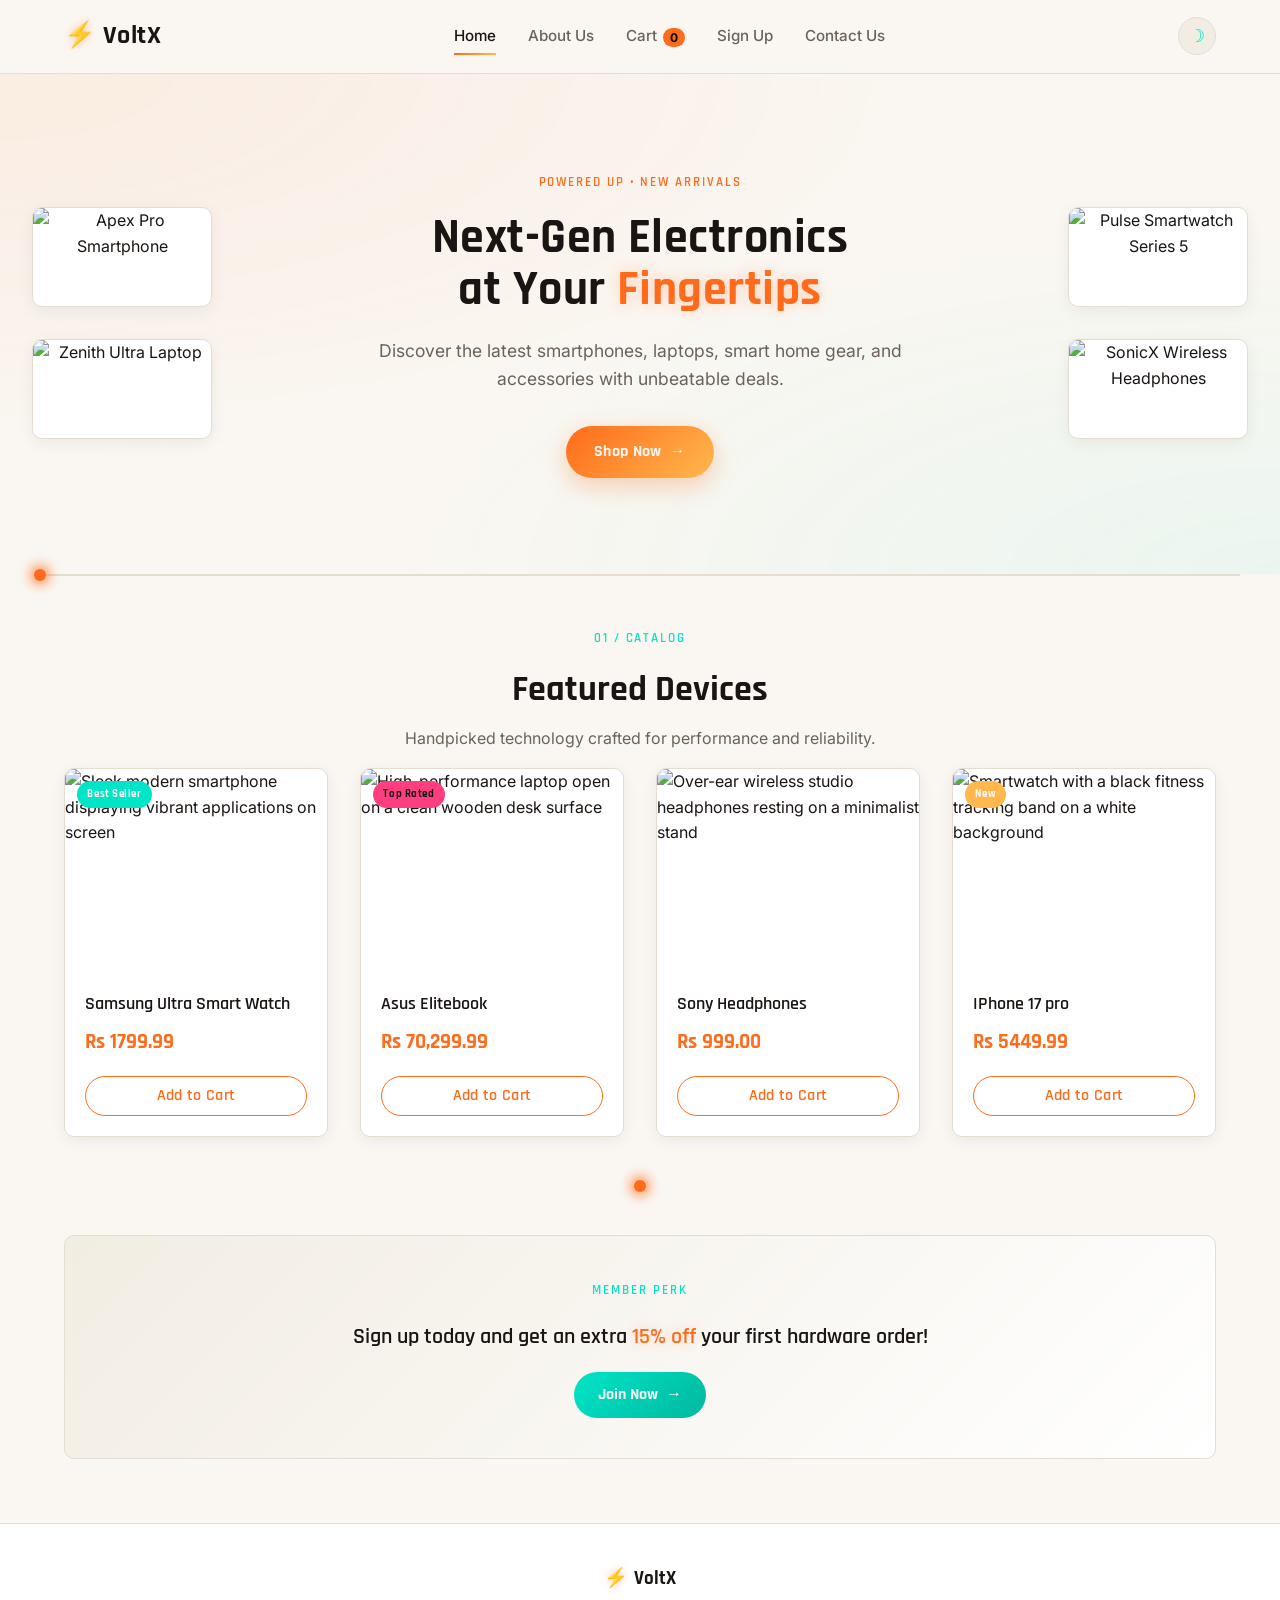
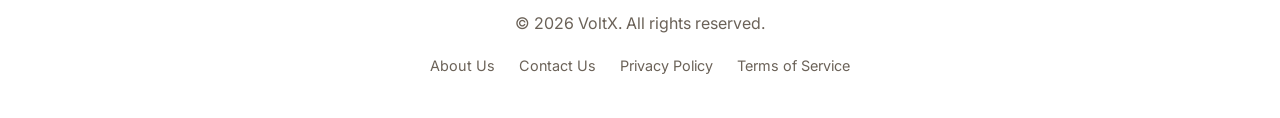
==== index.html @ 4b3c4ae4 "Add files via upload" ====
<!DOCTYPE html>
<html lang="en">
<head>
    <script src="main.js"></script>
    <meta charset="UTF-8">
    <meta name="viewport" content="width=device-width, initial-scale=1.0">
    <meta name="description" content="VoltX - Your premier destination for cutting-edge electronic devices, gadgets, and accessories.">
    <title>VoltX | Home</title>

    <link rel="preconnect" href="https://fonts.googleapis.com">
    <link rel="preconnect" href="https://fonts.gstatic.com" crossorigin>
    <link href="https://fonts.googleapis.com/css2?family=Rajdhani:wght@500;600;700&family=Inter:wght@400;500;600&display=swap" rel="stylesheet">

    <link rel="stylesheet" href="style.css">
</head>
<body>
     <script>
document.addEventListener("DOMContentLoaded", function() {
    const themeToggle = document.getElementById("themeToggle");
    const root = document.documentElement;

    const savedTheme = localStorage.getItem("voltx-theme");
    const prefersLight = window.matchMedia("(prefers-color-scheme: light)").matches;

    if (savedTheme === "light" || (!savedTheme && prefersLight)) {
        root.setAttribute("data-theme", "light");
    } else {
        root.removeAttribute("data-theme");
    }

    if (themeToggle) {
        themeToggle.addEventListener("click", function() {
            const isLight = root.getAttribute("data-theme") === "light";
            if (isLight) {
                root.removeAttribute("data-theme");
                localStorage.setItem("voltx-theme", "dark");
            } else {
                root.setAttribute("data-theme", "light");
                localStorage.setItem("voltx-theme", "light");
            }
        });
    }
});
</script>
    
</div>
<!-- VoltX Loading Screen -->
<div class="voltx-loader" aria-label="Loading VoltX" role="status">
    <div class="loader-logo">
        <span class="loader-bolt">&#9889;</span>VoltX
    </div>

    <div class="loader-track">
        <span class="loader-progress"></span>
    </div>

    <span class="loader-text">POWERING UP...</span>
</div>
    <header class="site-header">
        <nav class="navbar" aria-label="Main Navigation">
            <div class="nav-brand">
                <a href="./index.html"><span class="bolt">&#9889;</span>VoltX</a>
            </div>

            <div class="nav-right">
                <button class="theme-toggle" id="themeToggle" aria-label="Toggle light and dark mode">
                    <span class="theme-icon sun-icon">&#9728;</span>
                    <span class="theme-icon moon-icon">&#9789;</span>
                </button>

                <button class="nav-toggle" id="navToggle" aria-label="Toggle navigation menu" aria-expanded="false" aria-controls="navLinks">
                    <span class="bar"></span>
                    <span class="bar"></span>
                    <span class="bar"></span>
                </button>
            </div>

            <ul class="nav-links" id="navLinks">
                <li><a href="./index.html" class="active" aria-current="page">Home</a></li>
                <li><a href="./about.html">About Us</a></li>
                <li><a href="./cart.html">Cart</a></li>
                <li><a href="./signup.html">Sign Up</a></li>
                <li><a href="./contact.html">Contact Us</a></li>
                <li><a href="./logout.html">Logout</a></li>
            </ul>
        </nav>
        <div class="nav-backdrop" id="navBackdrop"></div>
    </header>

    <main>

        <section class="hero" aria-labelledby="hero-title">
            <div class="hero-floating-images left-images">
                <div class="floating-item zoom-anim">
                    <img src="photos/WhatsApp Image 2026-08-23 at 5.46.54 PM.jpeg" alt="Apex Pro Smartphone">
                </div>
                <div class="floating-item zoom-anim delay-1">
                    <img src="photos/All in One _ Laptop Visuals.jpg" alt="Zenith Ultra Laptop">
                </div>
            </div>

            <div class="hero-content">
                <span class="hero-eyebrow">POWERED UP &bull; NEW ARRIVALS</span>
                <h1 id="hero-title">Next-Gen Electronics<br>at Your <span class="text-glow">Fingertips</span></h1>
                <p>Discover the latest smartphones, laptops, smart home gear, and accessories with unbeatable deals.</p>
                <a href="#products" class="cta-button">Shop Now <span class="cta-arrow">&rarr;</span></a>
            </div>

            <div class="hero-floating-images right-images">
                <div class="floating-item zoom-anim delay-2">
                    <img src="photos/WhatsApp Image 2026-08-23 at 5.47.41 PM.jpeg" alt="Pulse Smartwatch Series 5">
                </div>
                <div class="floating-item zoom-anim delay-3">
                    <img src="photos/dea02608-bf89-4cf7-ade3-4e427650598a.jpg" alt="SonicX Wireless Headphones">
                </div>
            </div>
        </section>

        <div class="current-line" aria-hidden="true"><span class="pulse-dot"></span></div>

        <div class="content-wrapper">

            <section id="products" class="products-section" aria-labelledby="section-title">
                <header class="section-header reveal">
                    <span class="section-tag">01 / CATALOG</span>
                    <h2 id="section-title">Featured Devices</h2>
                    <p>Handpicked technology crafted for performance and reliability.</p>
                </header>

                <div class="product-grid">

                    <article class="product-card reveal">
                        <figure class="product-image-container">
                            <span class="product-badge badge-teal">Best Seller</span>
                            <img src="photos/Samsung Galaxy Watch_ Premium Design & Advanced Fitness Tracking ⌚✨.jpg" alt="Sleek modern smartphone displaying vibrant applications on screen">
                            <figcaption class="sr-only">Apex Pro Smartphone</figcaption>
                        </figure>
                        <div class="product-info">
                            <h3>Samsung Ultra Smart Watch</h3>
                            <p class="price">Rs 1799.99</p>
                            <button class="buy-btn">Add to Cart</button>
                        </div>
                    </article>

                    <article class="product-card reveal">
                        <figure class="product-image-container">
                            <span class="product-badge badge-pink">Top Rated</span>
                            <img src="photos/laptop.jpg" alt="High-performance laptop open on a clean wooden desk surface">
                            <figcaption class="sr-only">Zenith Ultra Laptop</figcaption>
                        </figure>
                        <div class="product-info">
                            <h3>Asus Elitebook</h3>
                            <p class="price">Rs 70,299.99</p>
                            <button class="buy-btn">Add to Cart</button>
                        </div>
                    </article>

                    <article class="product-card reveal">
                        <figure class="product-image-container">
                            <img src="photos/WhatsApp Image 2026-08-23 at 5.47.25 PM.jpeg" alt="Over-ear wireless studio headphones resting on a minimalist stand">
                            <figcaption class="sr-only">SonicX Wireless Headphones</figcaption>
                        </figure>
                        <div class="product-info">
                            <h3>Sony Headphones</h3>
                            <p class="price">Rs 999.00</p>
                            <button class="buy-btn">Add to Cart</button>
                        </div>
                    </article>

                    <article class="product-card reveal">
                        <figure class="product-image-container">
                            <span class="product-badge badge-amber">New</span>
                            <img src="photos/dea02608-bf89-4cf7-ade3-4e427650598a.jpg" alt="Smartwatch with a black fitness tracking band on a white background">
                            <figcaption class="sr-only"></figcaption>
                        </figure>
                        <div class="product-info">
                            <h3>IPhone 17 pro</h3>
                            <p class="price">Rs 5449.99</p>
                            <button class="buy-btn">Add to Cart</button>
                        </div>
                    </article>
                </div>
            </section>

            <div class="current-line" aria-hidden="true"><span class="pulse-dot"></span></div>

            <aside class="promo-sidebar reveal" aria-label="Promotional Sidebar">
                <section class="promo-card">
                    <span class="section-tag">MEMBER PERK</span>
                    <h3>Sign up today and get an extra <span class="text-glow">15% off</span> your first hardware order!</h3>
                    <a href="./signup.html" class="promo-btn">Join Now <span class="cta-arrow">&rarr;</span></a>
                </section>
            </aside>
        </div>
    </main>

    <footer class="site-footer">
        <div class="footer-content">
            <div class="footer-brand"><span class="bolt">&#9889;</span>VoltX</div>
            <p>&copy; 2026 VoltX. All rights reserved.</p>
            <nav aria-label="Footer Navigation">
                <ul class="footer-links">
                    <li><a href="./about.html">About Us</a></li>
                    <li><a href="./contact.html">Contact Us</a></li>
                    <li><a href="./privacy.html">Privacy Policy</a></li>
                    <li><a href="./terms.html">Terms of Service</a></li>
                </ul>
            </nav>
        </div>
    </footer>

    <script>
        const navToggle = document.getElementById('navToggle');
        const navLinks = document.getElementById('navLinks');
        const navBackdrop = document.getElementById('navBackdrop');
        const themeToggle = document.getElementById('themeToggle');
        const root = document.documentElement;

        // Apply saved theme, or fall back to the visitor's OS preference
        const savedTheme = localStorage.getItem('voltx-theme');
        const prefersLight = window.matchMedia('(prefers-color-scheme: light)').matches;
        if (savedTheme === 'light' || (!savedTheme && prefersLight)) {
            root.setAttribute('data-theme', 'light');
        }

        themeToggle.addEventListener('click', () => {
            const isLight = root.getAttribute('data-theme') === 'light';
            if (isLight) {
                root.removeAttribute('data-theme');
                localStorage.setItem('voltx-theme', 'dark');
            } else {
                root.setAttribute('data-theme', 'light');
                localStorage.setItem('voltx-theme', 'light');
            }
        });

        function setMenu(isOpen) {
            navLinks.classList.toggle('open', isOpen);
            navToggle.classList.toggle('active', isOpen);
            navBackdrop.classList.toggle('open', isOpen);
            navToggle.setAttribute('aria-expanded', isOpen);
            document.body.style.overflow = isOpen ? 'hidden' : '';
        }

        navToggle.addEventListener('click', () => setMenu(!navLinks.classList.contains('open')));
        navBackdrop.addEventListener('click', () => setMenu(false));
        navLinks.querySelectorAll('a').forEach(link => link.addEventListener('click', () => setMenu(false)));
        document.addEventListener('keydown', (e) => { if (e.key === 'Escape') setMenu(false); });

        // Scroll-triggered reveal: elements expand + fade in as they enter view
        const revealEls = document.querySelectorAll('.reveal');
        const observer = new IntersectionObserver((entries) => {
            entries.forEach((entry, i) => {
                if (entry.isIntersecting) {
                    setTimeout(() => entry.target.classList.add('visible'), i * 60);
                    observer.unobserve(entry.target);
                }
            });
        }, { threshold: 0.15, rootMargin: '0px 0px -40px 0px' });

        revealEls.forEach(el => observer.observe(el));

        // Reveal product cards with a slight stagger based on grid position
        document.querySelectorAll('.product-card').forEach((card, i) => {
            card.style.transitionDelay = (i * 80) + 'ms';
        });
    </script>

</body>
</html>
---- style.css ----
/* ============================================
   VoltX — Design Tokens
   ============================================ */
/* ============================================
   VoltX — Pure CSS/HTML Loading Screen
   No JavaScript required
   ============================================ */
/* Logout Success Alert */
.logout-alert {
    position: fixed;
    top: 25px;
    left: 50%;
    z-index: 99999;

    padding: 14px 25px;

    border-radius: 999px;

    background: linear-gradient(
        135deg,
        var(--teal),
        #00b89f
    );

    color: var(--void);

    font-family: var(--font-display);
    font-weight: 700;
    letter-spacing: 0.03em;

    box-shadow:
        0 10px 30px rgba(0, 229, 199, 0.3);

    opacity: 0;
    visibility: hidden;

    pointer-events: none;
}


/* Show only when #logout-success exists */
#logout-success:target ~ .logout-alert {
    visibility: visible;

    animation: logoutAlert 5s ease forwards;
}


@keyframes logoutAlert {

    /* Start hidden */
    0% {
        opacity: 0;
        transform: translate(-50%, -30px);
    }

    /* Slide in */
    10% {
        opacity: 1;
        transform: translate(-50%, 0);
    }

    /* Stay visible */
    85% {
        opacity: 1;
        transform: translate(-50%, 0);
    }

    /* Fade out */
    100% {
        opacity: 0;
        transform: translate(-50%, -30px);
        visibility: hidden;
    }
}



.voltx-loader {
    position: fixed;
    inset: 0;
    z-index: 99999;

    display: flex;
    flex-direction: column;
    align-items: center;
    justify-content: center;
    gap: 1.1rem;

    background:
        radial-gradient(
            circle at center,
            rgba(255, 107, 26, 0.10),
            transparent 38%
        ),
        var(--void);

    color: var(--text);

    animation: loaderFadeOut 0.8s ease 2.8s forwards;

    pointer-events: none;
}


/* VoltX Logo */
.loader-logo {
    font-family: var(--font-display);
    font-size: clamp(1.7rem, 6vw, 2.4rem);
    font-weight: 700;
    letter-spacing: 0.04em;

    text-shadow:
        0 0 20px rgba(255, 107, 26, 0.35);

    animation:
        loaderLogoPulse 1.2s ease-in-out infinite;
}


.loader-bolt {
    color: var(--orange);

    filter:
        drop-shadow(
            0 0 8px rgba(255, 107, 26, 0.8)
        );
}


/* Progress Bar Container */
.loader-track {
    width: min(280px, 65vw);
    height: 4px;

    overflow: hidden;

    border: 1px solid var(--border);
    border-radius: 999px;

    background: var(--surface-raised);

    box-shadow:
        0 0 18px rgba(255, 107, 26, 0.12);
}


/* Animated Progress */
.loader-progress {
    display: block;

    width: 0%;
    height: 100%;

    border-radius: inherit;

    background:
        linear-gradient(
            90deg,
            var(--orange),
            var(--amber),
            var(--teal)
        );

    box-shadow:
        0 0 12px rgba(255, 107, 26, 0.7);

    animation:
        loaderProgress 2.2s
        cubic-bezier(0.4, 0, 0.2, 1)
        forwards;
}


/* POWERING UP text */
.loader-text {
    font-family: var(--font-display);
    font-size: 0.72rem;
    font-weight: 600;

    letter-spacing: 0.22em;

    color: var(--teal);

    animation:
        loaderTextPulse 1s ease-in-out infinite;
}


/* ============================================
   Animations
   ============================================ */

@keyframes loaderProgress {

    0% {
        width: 0%;
    }

    65% {
        width: 72%;
    }

    100% {
        width: 100%;
    }
}


@keyframes loaderLogoPulse {

    0%,
    100% {
        transform: scale(1);
        opacity: 0.82;
    }

    50% {
        transform: scale(1.04);
        opacity: 1;
    }
}


@keyframes loaderTextPulse {

    0%,
    100% {
        opacity: 0.45;
    }

    50% {
        opacity: 1;
    }
}


/* Fade the entire loader away */
@keyframes loaderFadeOut {

    0% {
        opacity: 1;
        visibility: visible;
    }

    70% {
        opacity: 1;
    }

    100% {
        opacity: 0;
        visibility: hidden;
    }
}


/* Accessibility */
@media (prefers-reduced-motion: reduce) {

    .voltx-loader {
        animation:
            loaderFadeOut 0.4s ease 0.5s forwards;
    }

    .loader-progress,
    .loader-logo,
    .loader-text {
        animation: none;
    }

    .loader-progress {
        width: 100%;
    }
}

:root {
    --void: #0a0908;
    --surface: #16130f;
    --surface-raised: #1e1a14;
    --border: #2c2620;

    --orange: #ff6b1a;
    --amber: #ffb84d;
    --teal: #00e5c7;
    --pink: #ff3d81;

    --text: #f5f0e8;
    --text-muted: #a89f92;

    --font-display: 'Rajdhani', sans-serif;
    --font-body: 'Inter', sans-serif;

    --radius: 10px;

    color-scheme: dark;
}

/* Light mode overrides — toggled via data-theme="light" on <html> */
:root[data-theme="light"] {
    --void: #faf7f2;
    --surface: #ffffff;
    --surface-raised: #f2ede3;
    --border: #e4ddd0;

    --text: #1a1512;
    --text-muted: #6b6258;

    color-scheme: light;
}

:root[data-theme="light"] .bolt {
    filter: drop-shadow(0 0 4px rgba(255, 107, 26, 0.4));
}

:root[data-theme="light"] .navbar {
    background-color: rgba(250, 247, 242, 0.85);
}

:root[data-theme="light"] .floating-item,
:root[data-theme="light"] .product-card {
    box-shadow: 0 4px 16px rgba(0, 0, 0, 0.06);
}

:root[data-theme="light"] .hero {
    background:
        radial-gradient(ellipse at top left, rgba(255, 107, 26, 0.08), transparent 55%),
        radial-gradient(ellipse at bottom right, rgba(0, 229, 199, 0.06), transparent 50%),
        var(--void);
}

:root[data-theme="light"] .text-glow {
    text-shadow: 0 0 14px rgba(255, 107, 26, 0.25);
}

/* ============================================
   Reset & base — MOBILE FIRST
   Everything below this point defaults to
   phone-sized rules; larger screens are
   progressively layered on via min-width
   media queries further down the file.
   ============================================ */

* {
    margin: 0;
    padding: 0;
    box-sizing: border-box;
}

html {
    -webkit-text-size-adjust: 100%;
    overflow-x: hidden;
}

.sr-only {
    position: absolute;
    width: 1px;
    height: 1px;
    padding: 0;
    margin: -1px;
    overflow: hidden;
    clip: rect(0, 0, 0, 0);
    white-space: nowrap;
    border: 0;
}

body {
    font-family: var(--font-body);
    line-height: 1.6;
    background-color: var(--void);
    color: var(--text);
    transition: background-color 0.3s ease, color 0.3s ease;
    width: 100%;
    min-width: 320px;
    overflow-x: hidden;
    /* Mobile default: compact fixed navbar */
    padding-top: 64px;
}

/* Mobile-first safety net: nothing is ever wider than its container */
img,
svg,
video {
    max-width: 100%;
    height: auto;
    display: block;
}

button,
input,
textarea,
select {
    max-width: 100%;
    font-size: 16px; /* prevents iOS Safari auto-zoom on focus */
}

@media (prefers-reduced-motion: reduce) {
    * { animation: none !important; transition: none !important; }
}

/* ============================================
   Navbar — mobile default: compact bar +
   off-canvas hamburger drawer
   ============================================ */
.navbar {
    position: fixed;
    top: 0;
    left: 0;
    width: 100%;
    background-color: rgba(10, 9, 8, 0.85);
    backdrop-filter: blur(10px);
    border-bottom: 1px solid var(--border);
    display: flex;
    justify-content: space-between;
    align-items: center;
    padding: 0.85rem 5%;
    z-index: 1000;
}

.nav-brand a {
    display: flex;
    align-items: center;
    gap: 0.4rem;
    font-family: var(--font-display);
    font-size: 1.5rem;
    font-weight: 700;
    letter-spacing: 0.02em;
    color: var(--text);
    text-decoration: none;
}

.bolt {
    color: var(--orange);
    filter: drop-shadow(0 0 6px rgba(255, 107, 26, 0.7));
}

.nav-brand {
    order: 1;
}

.nav-right {
    display: flex;
    align-items: center;
    gap: 1rem;
    z-index: 1100;
    /* Always render as the rightmost flex item in the navbar,
       regardless of DOM order, so the theme toggle stays pinned
       to the top-right corner at every breakpoint. */
    order: 3;
}

.nav-links {
    order: 2;
}

.theme-toggle {
    position: relative;
    display: flex;
    align-items: center;
    justify-content: center;
    width: 38px;
    height: 38px;
    border-radius: 50%;
    background: var(--surface-raised);
    border: 1px solid var(--border);
    cursor: pointer;
    overflow: hidden;
}

.theme-icon {
    position: absolute;
    font-size: 1.1rem;
    line-height: 1;
    transition: transform 0.35s ease, opacity 0.35s ease;
}

.sun-icon { color: var(--amber); transform: translateY(0); opacity: 1; }
.moon-icon { color: var(--teal); transform: translateY(30px); opacity: 0; }

:root[data-theme="light"] .sun-icon { transform: translateY(-30px); opacity: 0; }
:root[data-theme="light"] .moon-icon { transform: translateY(0); opacity: 1; }

/* Hamburger toggle — visible by default (mobile), hidden at desktop tier */
.nav-toggle {
    display: flex;
    flex-direction: column;
    justify-content: space-between;
    width: 26px;
    height: 19px;
    background: none;
    border: none;
    cursor: pointer;
    padding: 0;
    z-index: 1100;
}

.nav-toggle .bar {
    display: block;
    width: 100%;
    height: 3px;
    background-color: var(--orange);
    border-radius: 2px;
    transition: transform 0.3s ease, opacity 0.3s ease;
}

.nav-toggle.active .bar:nth-child(1) { transform: translateY(8px) rotate(45deg); }
.nav-toggle.active .bar:nth-child(2) { opacity: 0; }
.nav-toggle.active .bar:nth-child(3) { transform: translateY(-8px) rotate(-45deg); }

/* Off-canvas slide-in drawer, covers at most ~65% of the screen */
.nav-links {
    list-style: none;
    position: fixed;
    top: 0;
    right: 0;
    height: 100vh;
    width: min(65vw, 280px);
    display: flex;
    flex-direction: column;
    align-items: flex-start;
    gap: 0;
    background-color: var(--surface);
    border-left: 1px solid var(--border);
    padding-top: 5rem;
    box-shadow: -8px 0 30px rgba(0, 0, 0, 0.5);
    transform: translateX(100%);
    transition: transform 0.3s ease;
    overflow-y: auto;
    z-index: 1050;
}

.nav-links.open { transform: translateX(0); }

.nav-links li { width: 100%; }

.nav-links a {
    position: relative;
    display: block;
    color: var(--text-muted);
    text-decoration: none;
    font-weight: 500;
    font-size: 1.05rem;
    padding: 0.9rem 1.5rem;
    border-bottom: 1px solid var(--border);
    transition: color 0.25s ease;
}

.nav-links a::after {
    display: none;
}

.nav-links a:hover,
.nav-links a.active {
    color: var(--text);
}

.nav-backdrop {
    display: none;
    position: fixed;
    inset: 0;
    background: rgba(0, 0, 0, 0.6);
    /* Must stay BELOW .navbar (z-index: 1000). .nav-backdrop is a
       later sibling of .navbar in the DOM, so at an equal z-index it
       would paint on top of the whole navbar when open — swallowing
       every tap on the drawer links, the hamburger/close button, and
       the theme toggle, and visually dimming them under its tint. */
    z-index: 999;
}

.nav-backdrop.open { display: block; }

/* ============================================
   Hero — mobile default: stacked column
   ============================================ */
.hero {
    background:
        radial-gradient(ellipse at top left, rgba(255, 107, 26, 0.12), transparent 55%),
        radial-gradient(ellipse at bottom right, rgba(0, 229, 199, 0.08), transparent 50%),
        var(--void);
    color: var(--text);
    text-align: center;
    padding: 3.5rem 1.25rem;
    display: flex;
    flex-direction: column;
    justify-content: center;
    align-items: center;
    gap: 2rem;
    position: relative;
    overflow: hidden;
}

.hero-content {
    max-width: 600px;
    margin: 0 auto;
    z-index: 2;
}

.hero-eyebrow {
    display: inline-block;
    font-family: var(--font-display);
    font-size: 0.8rem;
    font-weight: 600;
    letter-spacing: 0.15em;
    color: var(--orange);
    margin-bottom: 1.2rem;
}

.hero-content h1 {
    font-family: var(--font-display);
    font-size: clamp(1.6rem, 6vw, 3rem);
    font-weight: 700;
    line-height: 1.1;
    letter-spacing: 0.01em;
    margin-bottom: 1.25rem;
}

.text-glow {
    color: var(--orange);
    text-shadow: 0 0 24px rgba(255, 107, 26, 0.55);
}

.hero-content p {
    font-size: 1rem;
    margin-bottom: 2rem;
    color: var(--text-muted);
}

.cta-button {
    display: inline-flex;
    align-items: center;
    justify-content: center;
    gap: 0.5rem;
    width: 100%;
    max-width: 280px;
    background: linear-gradient(135deg, var(--orange), var(--amber));
    color: var(--void);
    padding: 0.85rem 1.5rem;
    border-radius: 999px;
    text-decoration: none;
    font-family: var(--font-display);
    font-weight: 700;
    letter-spacing: 0.02em;
    box-shadow: 0 8px 24px rgba(255, 107, 26, 0.3);
    transition: transform 0.25s ease, box-shadow 0.25s ease;
}

.cta-button:hover {
    transform: translateY(-2px) scale(1.03);
    box-shadow: 0 12px 30px rgba(255, 107, 26, 0.45);
}

.cta-arrow {
    transition: transform 0.25s ease;
}

.cta-button:hover .cta-arrow {
    transform: translateX(3px);
}

.hero-floating-images {
    display: flex;
    flex-direction: row;
    flex-wrap: wrap;
    justify-content: center;
    gap: 1rem;
    width: 100%;
    z-index: 1;
}

.floating-item {
    background: var(--surface);
    border: 1px solid var(--border);
    border-radius: var(--radius);
    overflow: hidden;
    height: 80px;
    width: 130px;
    max-width: 40vw;
    box-shadow: 0 4px 20px rgba(0, 0, 0, 0.4);
}

.floating-item img {
    width: 100%;
    height: 100%;
    object-fit: cover;
}

@keyframes continuousZoom {
    0%, 100% { transform: scale(1); }
    50% { transform: scale(1.08); }
}

.zoom-anim { animation: continuousZoom 4s ease-in-out infinite; }
.delay-1 { animation-delay: 1s; }
.delay-2 { animation-delay: 2s; }
.delay-3 { animation-delay: 3s; }

/* ============================================
   Current line — signature element
   A glowing pulse traveling along a divider, like electricity running the page
   ============================================ */
.current-line {
    position: relative;
    height: 2px;
    max-width: 1200px;
    margin: 0 auto;
    background: var(--border);
    overflow: visible;
}

.pulse-dot {
    position: absolute;
    top: 50%;
    left: -6px;
    width: 12px;
    height: 12px;
    border-radius: 50%;
    background: var(--orange);
    box-shadow: 0 0 12px 4px rgba(255, 107, 26, 0.7);
    transform: translateY(-50%);
    animation: travel 3.5s linear infinite;
}

@keyframes travel {
    0% { left: -6px; }
    100% { left: calc(100% - 6px); }
}

/* ============================================
   Scroll-reveal (expand + fade)
   ============================================ */
.reveal {
    opacity: 0;
    transform: scale(0.94) translateY(16px);
    transition: opacity 0.6s ease, transform 0.6s ease;
}

.reveal.visible {
    opacity: 1;
    transform: scale(1) translateY(0);
}

/* ============================================
   Content layout — mobile default
   ============================================ */
.content-wrapper {
    max-width: 1200px;
    margin: 0 auto 4rem auto;
    padding: 0 1rem;
    display: flex;
    flex-direction: column;
    gap: 2rem;
}

.section-tag {
    display: inline-block;
    font-family: var(--font-display);
    font-size: 0.8rem;
    font-weight: 600;
    letter-spacing: 0.15em;
    color: var(--teal);
    margin-bottom: 0.75rem;
}

.section-header {
    margin: 3rem 0 1rem;
    text-align: center;
}

.section-header h2 {
    font-family: var(--font-display);
    font-size: clamp(1.75rem, 5vw, 2.25rem);
    font-weight: 700;
    color: var(--text);
    margin-bottom: 0.5rem;
}

.section-header p {
    color: var(--text-muted);
}

/* ============================================
   Product grid & cards — mobile default:
   fluid columns that never overflow
   ============================================ */
.product-grid {
    display: grid;
    grid-template-columns: repeat(auto-fit, minmax(150px, 1fr));
    gap: 1.25rem;
}

.product-card {
    background: var(--surface);
    border: 1px solid var(--border);
    border-radius: var(--radius);
    overflow: hidden;
    display: flex;
    flex-direction: column;
    transition: transform 0.35s ease, box-shadow 0.35s ease, border-color 0.35s ease;
}

.product-card:hover {
    transform: translateY(-6px);
    border-color: var(--orange);
    box-shadow: 0 16px 40px rgba(255, 107, 26, 0.18);
}

.product-image-container {
    position: relative;
}

.product-image-container img {
    width: 100%;
    height: 150px;
    object-fit: cover;
    display: block;
}

.product-badge {
    position: absolute;
    top: 0.75rem;
    left: 0.75rem;
    font-family: var(--font-display);
    font-size: 0.7rem;
    font-weight: 700;
    letter-spacing: 0.05em;
    padding: 0.3rem 0.65rem;
    border-radius: 999px;
    color: var(--void);
    z-index: 2;
}

.badge-teal { background: var(--teal); }
.badge-pink { background: var(--pink); color: var(--text); }
.badge-amber { background: var(--amber); }

.product-info {
    padding: 1rem;
    display: flex;
    flex-direction: column;
    flex-grow: 1;
}

.product-info h3 {
    font-family: var(--font-display);
    font-size: 1.15rem;
    font-weight: 600;
    margin-bottom: 0.5rem;
    color: var(--text);
}

.price {
    font-family: var(--font-display);
    font-size: 1.3rem;
    font-weight: 700;
    color: var(--orange);
    margin-bottom: 1rem;
}

.buy-btn {
    margin-top: auto;
    width: 100%;
    background: transparent;
    border: 1.5px solid var(--orange);
    color: var(--orange);
    padding: 0.7rem 1rem;
    border-radius: 999px;
    cursor: pointer;
    font-family: var(--font-display);
    font-weight: 600;
    letter-spacing: 0.02em;
    transition: background-color 0.25s ease, color 0.25s ease;
}

.buy-btn:hover {
    background-color: var(--orange);
    color: var(--void);
}

/* ============================================
   Promo sidebar — mobile default
   ============================================ */
.promo-sidebar {
    background: linear-gradient(135deg, var(--surface-raised), var(--surface));
    border: 1px solid var(--border);
    border-radius: var(--radius);
    padding: 1.75rem;
    text-align: center;
}

.promo-card h3 {
    font-family: var(--font-display);
    font-size: 1.15rem;
    font-weight: 600;
    color: var(--text);
    margin: 0.5rem 0 1.25rem;
    line-height: 1.4;
}

.promo-btn {
    display: inline-flex;
    align-items: center;
    gap: 0.5rem;
    background: linear-gradient(135deg, var(--teal), #00b89f);
    color: var(--void);
    padding: 0.65rem 1.5rem;
    border-radius: 999px;
    text-decoration: none;
    font-family: var(--font-display);
    font-weight: 700;
    transition: transform 0.25s ease;
}

.promo-btn:hover {
    transform: translateY(-2px) scale(1.03);
}

/* ============================================
   Footer — mobile default: wraps
   ============================================ */
.site-footer {
    background-color: var(--surface);
    border-top: 1px solid var(--border);
    color: var(--text-muted);
    padding: 2.5rem 5%;
    text-align: center;
}

.footer-content {
    max-width: 1200px;
    margin: 0 auto;
    display: flex;
    flex-direction: column;
    gap: 1rem;
    align-items: center;
}

.footer-brand {
    display: flex;
    align-items: center;
    gap: 0.4rem;
    font-family: var(--font-display);
    font-size: 1.2rem;
    font-weight: 700;
    color: var(--text);
}

.footer-links {
    list-style: none;
    display: flex;
    flex-wrap: wrap;
    justify-content: center;
    gap: 1rem;
}

.footer-links a {
    color: var(--text-muted);
    text-decoration: none;
    font-size: 0.9rem;
    transition: color 0.25s ease;
}

.footer-links a:hover {
    color: var(--orange);
}

/* ============================================================
   TABLET TIER — small phones' single-column values relax a
   touch once there's room, before the full desktop tier below
   ============================================================ */
@media (min-width: 421px) {
    .hero-content h1 {
        font-size: clamp(2rem, 5vw, 3rem);
    }

    .product-grid {
        grid-template-columns: repeat(auto-fit, minmax(160px, 1fr));
    }
}

/* ============================================================
   DESKTOP TIER (min-width: 768px)
   Nav switches from off-canvas drawer to a normal inline bar;
   hero goes side-by-side; grids and spacing open up.
   ============================================================ */
@media (min-width: 768px) {
    body { padding-top: 72px; }

    .navbar { padding: 1rem 5%; }

    .nav-brand a { font-size: 1.6rem; }

    .nav-toggle { display: none; }

    .nav-links {
        position: static;
        height: auto;
        width: auto;
        flex-direction: row;
        align-items: center;
        gap: 2rem;
        background-color: transparent;
        border-left: none;
        padding-top: 0;
        box-shadow: none;
        transform: none;
        overflow-y: visible;
        z-index: auto;
    }

    .nav-links li { width: auto; }

    .nav-links a {
        display: inline-block;
        padding: 0.25rem 0;
        border-bottom: none;
        font-size: 0.95rem;
    }

    .nav-links a::after {
        display: block;
        content: '';
        position: absolute;
        left: 0;
        bottom: -2px;
        width: 0;
        height: 2px;
        background: linear-gradient(90deg, var(--orange), var(--amber));
        transition: width 0.25s ease;
    }

    .nav-links a:hover::after,
    .nav-links a.active::after {
        width: 100%;
    }

    .hero {
        flex-direction: row;
        justify-content: space-between;
        padding: 6rem 2rem;
    }

    .hero-floating-images {
        flex-direction: column;
        flex-wrap: nowrap;
        gap: 2rem;
        width: 180px;
    }

    .floating-item {
        height: 100px;
        width: auto;
        max-width: none;
    }

    .hero-content p { font-size: 1.1rem; }

    .cta-button {
        width: auto;
        max-width: none;
        padding: 0.85rem 1.75rem;
    }

    .content-wrapper {
        padding: 0 1.5rem;
        gap: 3rem;
    }

    .product-grid {
        grid-template-columns: repeat(auto-fit, minmax(250px, 1fr));
        gap: 2rem;
    }

    .product-image-container img { height: 200px; }
    .product-info { padding: 1.25rem; }
    .buy-btn { width: auto; padding: 0.55rem 1rem; }

    .promo-sidebar { padding: 2.5rem; }
    .promo-card h3 { font-size: 1.4rem; }

    .footer-links {
        flex-wrap: nowrap;
        gap: 1.5rem;
    }
}
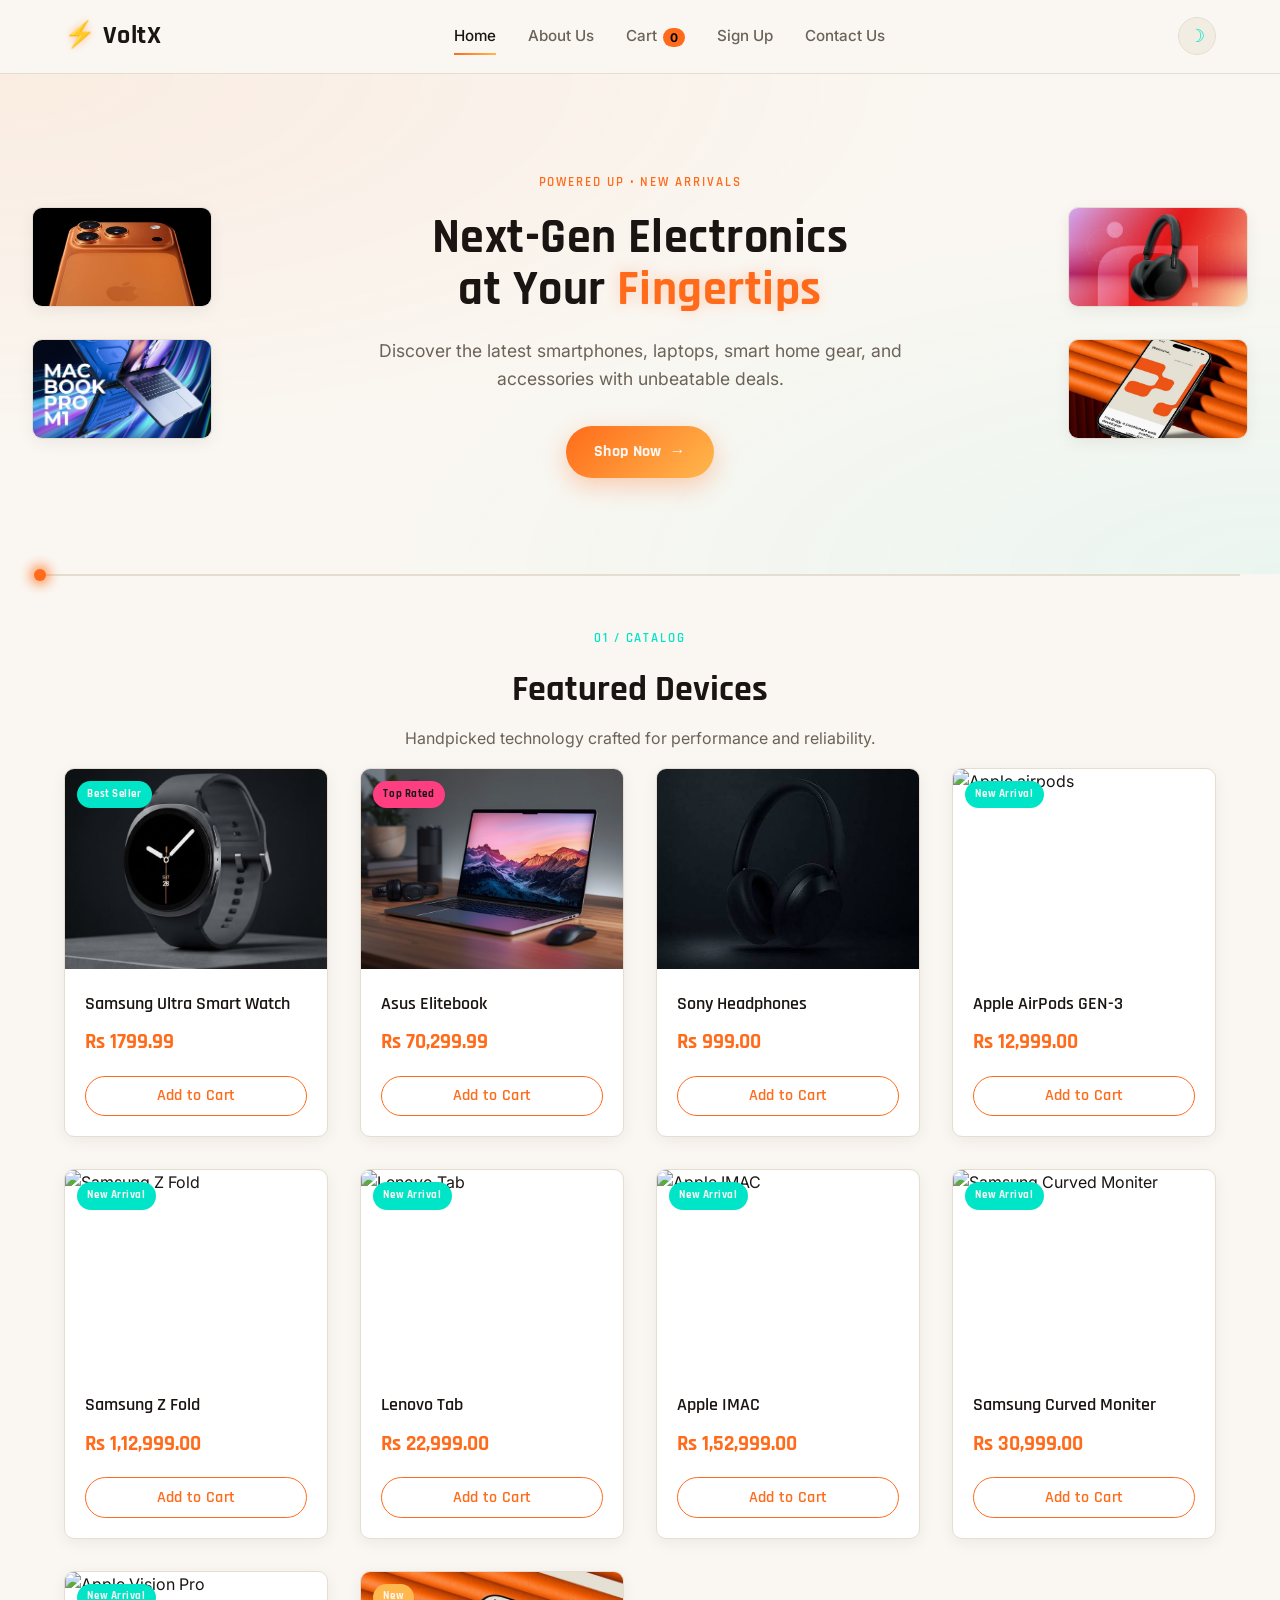
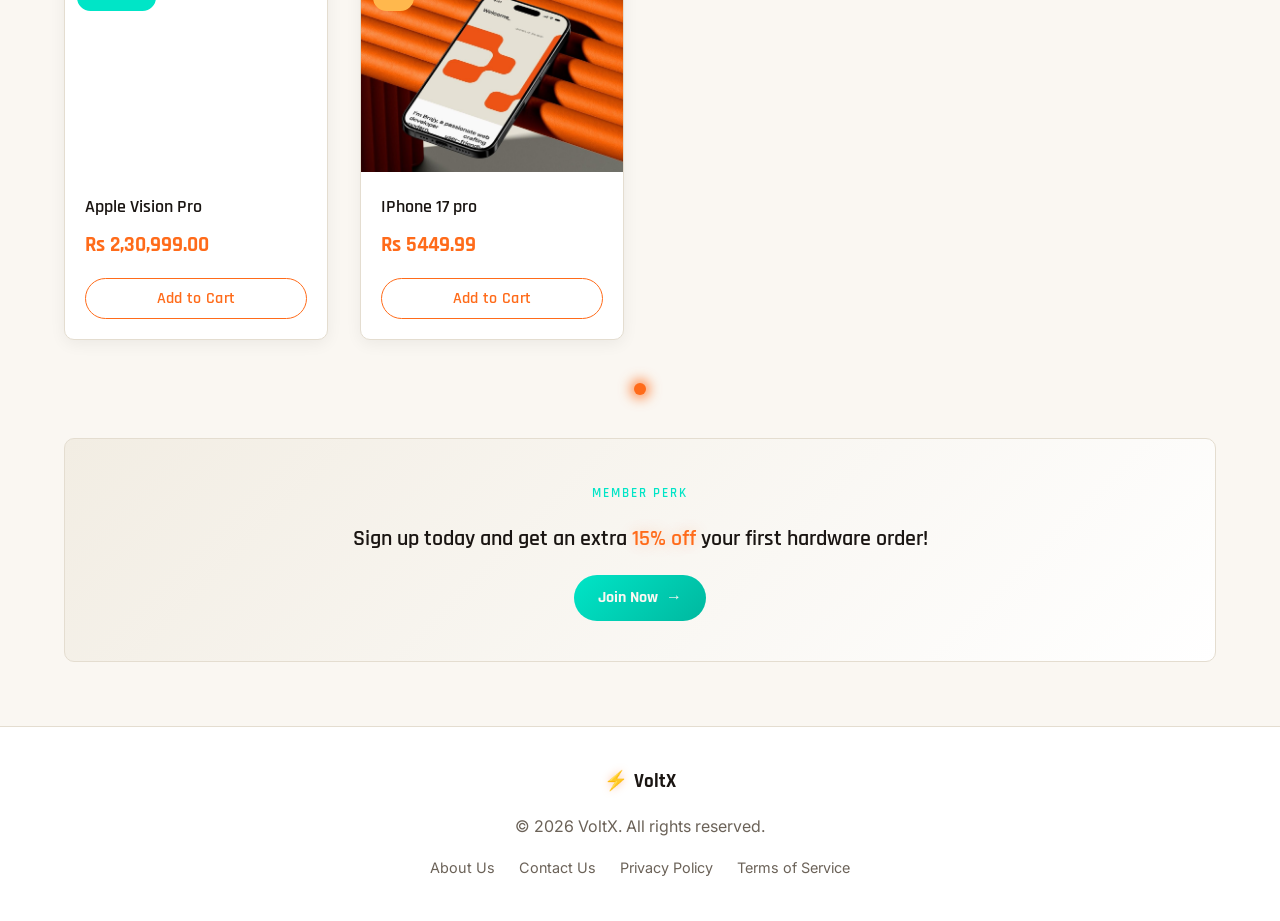
==== commit 71ecb723: "Update index.html" ====
--- a/index.html
+++ b/index.html
@@ -168,6 +168,86 @@
                     </article>
 
                     <article class="product-card reveal">
+    <figure class="product-image-container">
+        <span class="product-badge badge-teal">New Arrival</span>
+        <img src="photos/images.jpeg" alt="Apple airpods">
+        <figcaption class="sr-only">Apple airpods</figcaption>
+    </figure>
+    <div class="product-info">
+        <h3>Apple AirPods GEN-3</h3>
+        <p class="price">Rs 12,999.00</p>
+        <button class="buy-btn">Add to Cart</button>
+    </div>
+</article> 
+               
+
+           <article class="product-card reveal">
+    <figure class="product-image-container">
+        <span class="product-badge badge-teal">New Arrival</span>
+        <img src="photos/images-2.jpeg" alt="Samsung Z Fold">
+        <figcaption class="sr-only">Samsung Z Fold</figcaption>
+    </figure>
+    <div class="product-info">
+        <h3>Samsung Z Fold</h3>
+        <p class="price">Rs 1,12,999.00</p>
+        <button class="buy-btn">Add to Cart</button>
+    </div>
+</article>
+
+       <article class="product-card reveal">
+    <figure class="product-image-container">
+        <span class="product-badge badge-teal">New Arrival</span>
+        <img src="photos/shopping.jpeg" alt="Lenovo Tab">
+        <figcaption class="sr-only">Lenovo Tab</figcaption>
+    </figure>
+    <div class="product-info">
+        <h3>Lenovo Tab</h3>
+        <p class="price">Rs 22,999.00</p>
+        <button class="buy-btn">Add to Cart</button>
+    </div>
+</article>
+
+
+  <article class="product-card reveal">
+    <figure class="product-image-container">
+        <span class="product-badge badge-teal">New Arrival</span>
+        <img src="photos/images-3.jpeg" alt="Apple IMAC">
+        <figcaption class="sr-only">Apple IMAC</figcaption>
+    </figure>
+    <div class="product-info">
+        <h3>Apple IMAC</h3>
+        <p class="price">Rs 1,52,999.00</p>
+        <button class="buy-btn">Add to Cart</button>
+    </div>
+</article>
+
+ <article class="product-card reveal">
+    <figure class="product-image-container">
+        <span class="product-badge badge-teal">New Arrival</span>
+        <img src="photos/img.jpg" alt="Samsung Curved Moniter">
+        <figcaption class="sr-only">Samsung Curved Moniter</figcaption>
+    </figure>
+    <div class="product-info">
+        <h3>Samsung Curved Moniter</h3>
+        <p class="price">Rs 30,999.00</p>
+        <button class="buy-btn">Add to Cart</button>
+    </div>
+</article>
+
+ <article class="product-card reveal">
+    <figure class="product-image-container">
+        <span class="product-badge badge-teal">New Arrival</span>
+        <img src="photos/img-2.jpeg" alt="Apple Vision Pro">
+        <figcaption class="sr-only">Apple Vision Pro</figcaption>
+    </figure>
+    <div class="product-info">
+        <h3>Apple Vision Pro</h3>
+        <p class="price">Rs 2,30,999.00</p>
+        <button class="buy-btn">Add to Cart</button>
+    </div>
+</article>
+
+                    <article class="product-card reveal">
                         <figure class="product-image-container">
                             <span class="product-badge badge-amber">New</span>
                             <img src="photos/dea02608-bf89-4cf7-ade3-4e427650598a.jpg" alt="Smartwatch with a black fitness tracking band on a white background">
